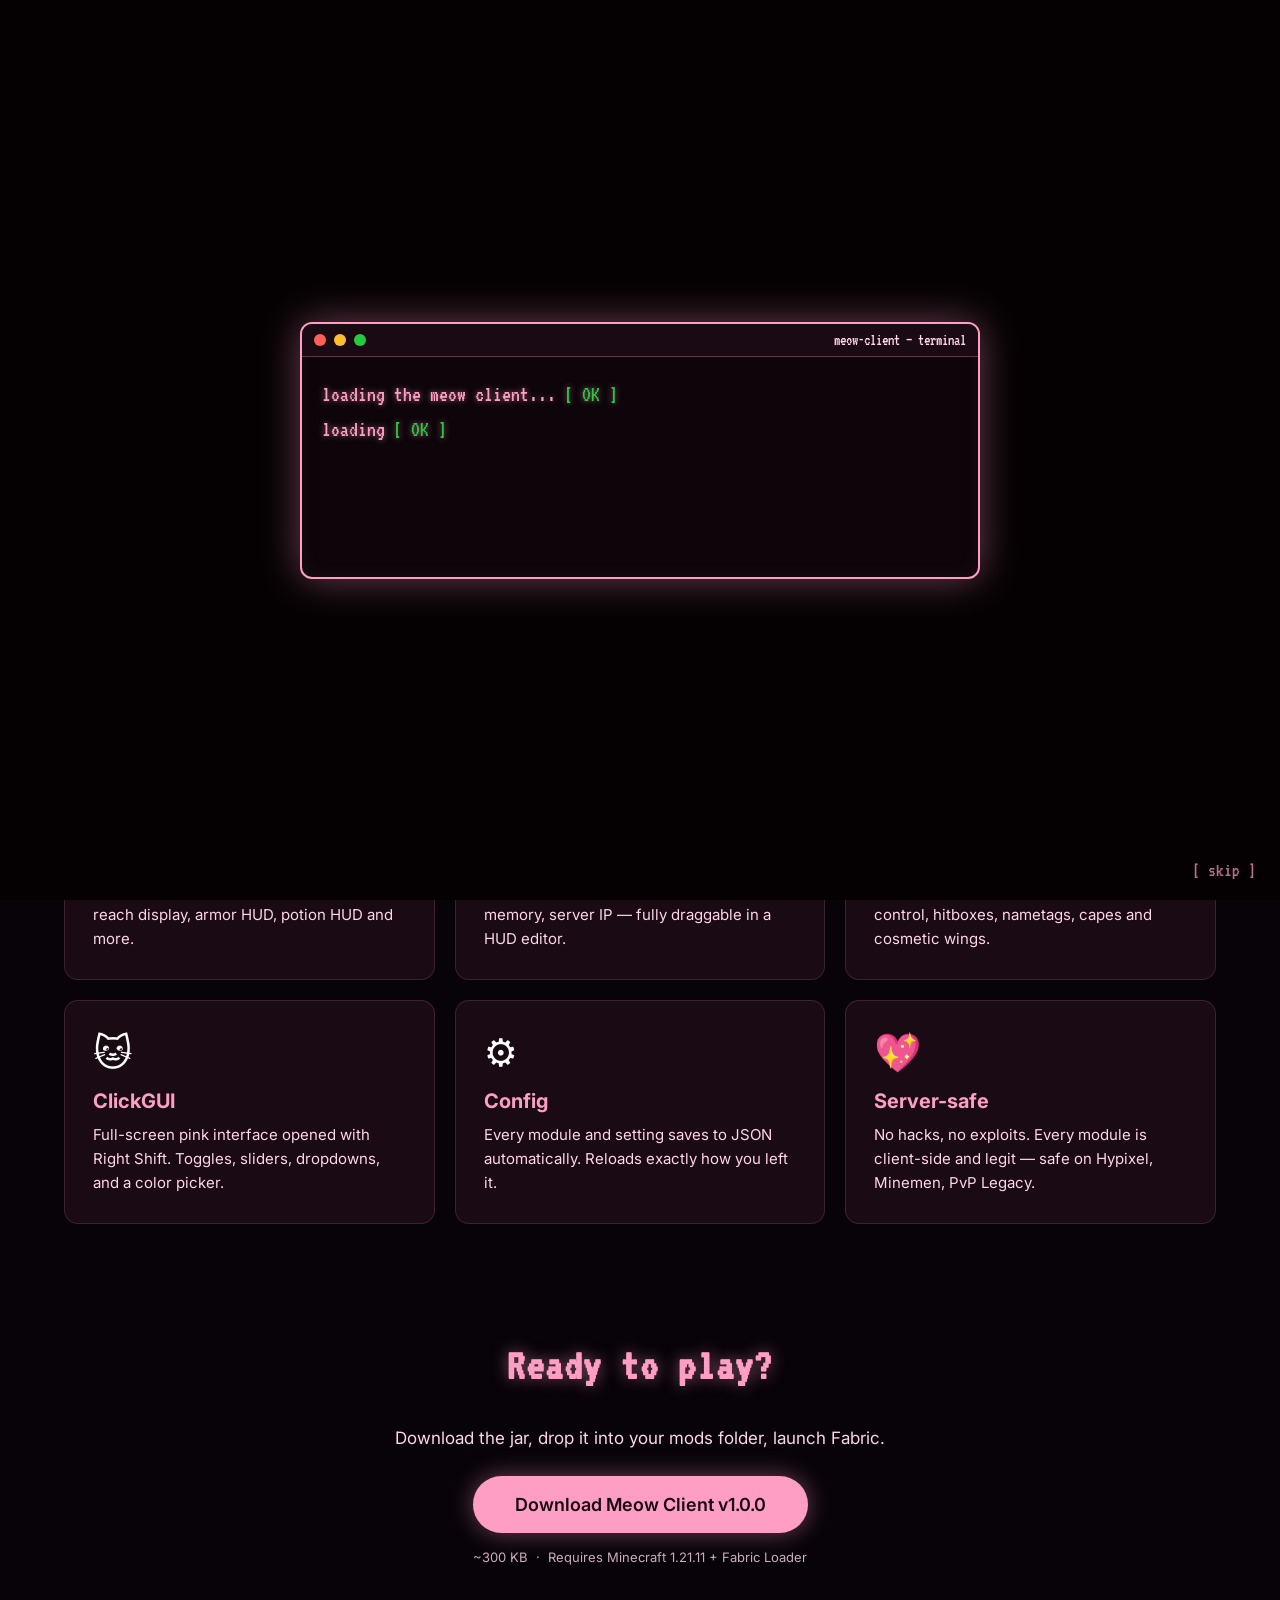
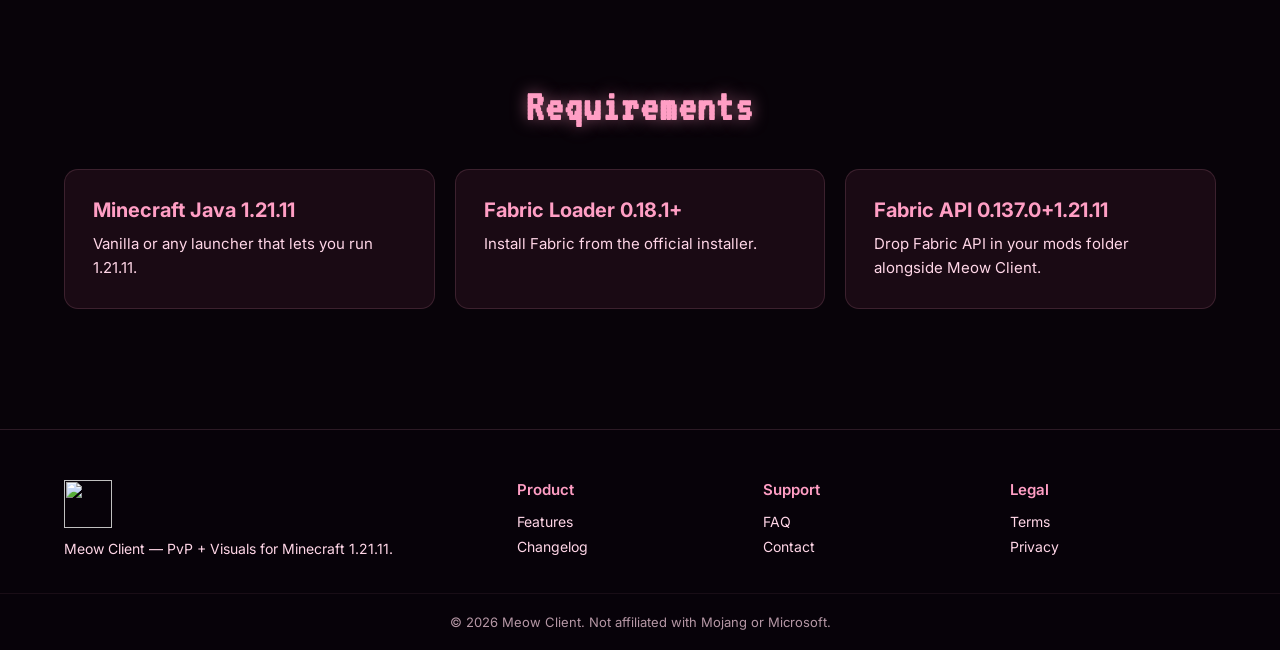
==== index.html @ 42c9c2bb "Add files via upload" ====
<!DOCTYPE html>
<html lang="en">
<head>
<meta charset="UTF-8">
<meta name="viewport" content="width=device-width, initial-scale=1.0">
<title>Meow Client — PvP + Visuals for Minecraft 1.21.11</title>
<link rel="icon" href="assets/favicon.svg">
<link rel="preconnect" href="https://fonts.googleapis.com">
<link rel="preconnect" href="https://fonts.gstatic.com" crossorigin>
<link href="https://fonts.googleapis.com/css2?family=VT323&family=Inter:wght@300;400;600;800&display=swap" rel="stylesheet">
<link rel="stylesheet" href="styles.css">
</head>
<body>

<div id="intro-overlay">
  <div class="terminal-window">
    <div class="terminal-header">
      <span class="dot red"></span>
      <span class="dot yellow"></span>
      <span class="dot green"></span>
      <span class="terminal-title">meow-client — terminal</span>
    </div>
    <div class="terminal-body" id="terminal-body"></div>
  </div>
  <a id="skip-intro" href="#">[ skip ]</a>
</div>

<canvas id="starfield"></canvas>

<nav class="nav">
  <div class="nav-inner">
    <a href="index.html" class="brand">
      <img src="assets/logo.svg" alt="Meow Client" class="brand-logo">
      <span class="brand-name">Meow Client</span>
    </a>
    <button class="nav-toggle" id="nav-toggle" aria-label="menu">☰</button>
    <ul class="nav-links" id="nav-links">
      <li><a href="index.html" class="active">Home</a></li>
      <li><a href="features.html">Features</a></li>
      <li><a href="faq.html">FAQ</a></li>
      <li><a href="changelog.html">Changelog</a></li>
      <li><a href="contact.html">Contact</a></li>
      <li><a href="downloads/meow-client-1.0.0.jar" class="btn btn-pink btn-nav" download>Download</a></li>
    </ul>
  </div>
</nav>

<header class="hero">
  <img src="assets/logo.svg" alt="" class="hero-logo">
  <h1 class="hero-title">Meow Client</h1>
  <p class="hero-sub">A lightweight PvP + Visuals client for Minecraft 1.21.11 (Fabric).</p>
  <div class="hero-buttons">
    <a href="downloads/meow-client-1.0.0.jar" class="btn btn-pink" download>Download Meow Client</a>
    <a href="https://github.com/echothebest/meow-website" class="btn btn-outline" target="_blank" rel="noopener">View on GitHub</a>
  </div>
  <div class="chip">v1.0.0 &nbsp;·&nbsp; 1.21.11 &nbsp;·&nbsp; Fabric</div>
</header>

<section class="section">
  <h2 class="section-title">What's inside</h2>
  <div class="grid grid-3">
    <a href="features.html" class="card">
      <div class="card-icon">⚔️</div>
      <h3>PvP</h3>
      <p>Keystrokes, CPS counter, combo tracker, reach display, armor HUD, potion HUD and more.</p>
    </a>
    <a href="features.html" class="card">
      <div class="card-icon">🖥️</div>
      <h3>HUD</h3>
      <p>FPS, coords, ping, biome, session timer, memory, server IP — fully draggable in a HUD editor.</p>
    </a>
    <a href="features.html" class="card">
      <div class="card-icon">✨</div>
      <h3>Visuals</h3>
      <p>Zoom, fullbright, custom sky, particles control, hitboxes, nametags, capes and cosmetic wings.</p>
    </a>
    <a href="features.html" class="card">
      <div class="card-icon">🐱</div>
      <h3>ClickGUI</h3>
      <p>Full-screen pink interface opened with Right Shift. Toggles, sliders, dropdowns, and a color picker.</p>
    </a>
    <a href="features.html" class="card">
      <div class="card-icon">⚙️</div>
      <h3>Config</h3>
      <p>Every module and setting saves to JSON automatically. Reloads exactly how you left it.</p>
    </a>
    <a href="features.html" class="card">
      <div class="card-icon">💖</div>
      <h3>Server-safe</h3>
      <p>No hacks, no exploits. Every module is client-side and legit — safe on Hypixel, Minemen, PvP Legacy.</p>
    </a>
  </div>
</section>

<section class="section download-section">
  <h2 class="section-title">Ready to play?</h2>
  <p class="download-sub">Download the jar, drop it into your mods folder, launch Fabric.</p>
  <a href="downloads/meow-client-1.0.0.jar" class="btn btn-pink btn-big" download>Download Meow Client v1.0.0</a>
  <p class="download-meta">~300 KB &nbsp;·&nbsp; Requires Minecraft 1.21.11 + Fabric Loader</p>
</section>

<section class="section">
  <h2 class="section-title">Requirements</h2>
  <div class="grid grid-3">
    <div class="card card-flat">
      <h3>Minecraft Java 1.21.11</h3>
      <p>Vanilla or any launcher that lets you run 1.21.11.</p>
    </div>
    <div class="card card-flat">
      <h3>Fabric Loader 0.18.1+</h3>
      <p>Install Fabric from the official installer.</p>
    </div>
    <div class="card card-flat">
      <h3>Fabric API 0.137.0+1.21.11</h3>
      <p>Drop Fabric API in your mods folder alongside Meow Client.</p>
    </div>
  </div>
</section>

<footer class="footer">
  <div class="footer-inner">
    <div class="footer-col">
      <img src="assets/logo.svg" alt="" class="footer-logo">
      <p class="footer-tag">Meow Client — PvP + Visuals for Minecraft 1.21.11.</p>
    </div>
    <div class="footer-col">
      <h4>Product</h4>
      <a href="features.html">Features</a>
      <a href="changelog.html">Changelog</a>
    </div>
    <div class="footer-col">
      <h4>Support</h4>
      <a href="faq.html">FAQ</a>
      <a href="contact.html">Contact</a>
    </div>
    <div class="footer-col">
      <h4>Legal</h4>
      <a href="terms.html">Terms</a>
      <a href="privacy.html">Privacy</a>
    </div>
  </div>
  <p class="footer-copy">© 2026 Meow Client. Not affiliated with Mojang or Microsoft.</p>
</footer>

<script src="script.js"></script>
</body>
</html>
---- styles.css ----
:root{
  --pink:#FF9EC4;
  --pink-hover:#FFB6D9;
  --pink-soft:#FFD6E7;
  --panel:#1A0A14;
  --panel-2:#2A1422;
  --panel-sel:#65334D;
  --bg:#080309;
  --text:#FFFFFF;
  --radius:14px;
}
*{box-sizing:border-box;margin:0;padding:0;}
html,body{background:var(--bg);color:var(--text);font-family:'Inter',system-ui,sans-serif;scroll-behavior:smooth;overflow-x:hidden;}
body{padding-top:70px;min-height:100vh;position:relative;}
a{color:var(--pink);text-decoration:none;transition:color .2s ease;}
a:hover{color:var(--pink-hover);}
::selection{background:var(--pink);color:var(--bg);}
::-webkit-scrollbar{width:10px;height:10px;}
::-webkit-scrollbar-track{background:#12060d;}
::-webkit-scrollbar-thumb{background:var(--pink);border-radius:10px;}
::-webkit-scrollbar-thumb:hover{background:var(--pink-hover);}

#starfield{position:fixed;inset:0;z-index:-1;pointer-events:none;}

#intro-overlay{
  position:fixed;inset:0;z-index:9999;background:#050103;
  display:flex;align-items:center;justify-content:center;
  font-family:'VT323',monospace;color:var(--pink);
  transition:opacity .4s ease;
}
#intro-overlay.hidden{opacity:0;pointer-events:none;}
.terminal-window{
  width:min(680px,90vw);background:#0d050a;
  border:2px solid var(--pink);border-radius:12px;
  box-shadow:0 0 40px rgba(255,158,196,.4),inset 0 0 20px rgba(255,158,196,.05);
  overflow:hidden;
}
.terminal-header{
  display:flex;align-items:center;gap:8px;
  padding:8px 12px;background:#1a0a14;border-bottom:1px solid rgba(255,158,196,.3);
}
.terminal-header .dot{width:12px;height:12px;border-radius:50%;}
.dot.red{background:#ff5f56;}
.dot.yellow{background:#ffbd2e;}
.dot.green{background:#27c93f;}
.terminal-title{margin-left:auto;font-size:16px;color:var(--pink-soft);}
.terminal-body{
  padding:20px;font-size:22px;line-height:1.6;
  min-height:220px;text-shadow:0 0 6px rgba(255,158,196,.6);
}
.terminal-body .line{white-space:pre;}
.terminal-body .ok{color:#27c93f;margin-left:8px;}
.terminal-body .cursor{display:inline-block;width:10px;background:var(--pink);animation:blink .8s steps(1) infinite;margin-left:2px;}
@keyframes blink{50%{opacity:0;}}
#skip-intro{position:fixed;bottom:20px;right:24px;color:var(--pink);font-family:'VT323',monospace;font-size:20px;opacity:.7;}
#skip-intro:hover{opacity:1;}

.nav{
  position:fixed;top:0;left:0;right:0;z-index:100;
  background:rgba(8,3,9,.75);backdrop-filter:blur(12px);
  border-bottom:1px solid rgba(255,158,196,.15);
}
.nav-inner{max-width:1200px;margin:0 auto;padding:14px 24px;display:flex;align-items:center;gap:24px;}
.brand{display:flex;align-items:center;gap:10px;color:var(--text);font-weight:800;}
.brand-logo{width:32px;height:32px;}
.brand-name{font-family:'VT323',monospace;font-size:26px;letter-spacing:1px;}
.nav-links{list-style:none;display:flex;align-items:center;gap:24px;margin-left:auto;}
.nav-links a{color:var(--pink-soft);font-size:14px;font-weight:500;}
.nav-links a:hover,.nav-links a.active{color:var(--pink);}
.nav-toggle{display:none;background:none;border:none;color:var(--pink);font-size:24px;cursor:pointer;}

.btn{
  display:inline-block;padding:12px 24px;border-radius:999px;
  font-weight:600;font-size:15px;cursor:pointer;border:none;
  transition:all .2s ease;text-align:center;
}
.btn-pink{
  background:var(--pink);color:#1a0a14;
  box-shadow:0 0 24px rgba(255,158,196,.4);
}
.btn-pink:hover{
  background:var(--pink-hover);color:#1a0a14;
  box-shadow:0 0 36px rgba(255,158,196,.7);
  transform:translateY(-1px);
}
.btn-outline{
  background:transparent;color:var(--pink);
  border:1px solid var(--pink);
}
.btn-outline:hover{background:rgba(255,158,196,.1);}
.btn-big{padding:18px 42px;font-size:18px;}
.btn-nav{padding:8px 18px;font-size:14px;}

.hero{
  max-width:900px;margin:0 auto;padding:80px 24px 60px;
  text-align:center;position:relative;
}
.hero-logo{
  width:140px;height:140px;margin-bottom:16px;
  animation:bob 3s ease-in-out infinite;
  filter:drop-shadow(0 0 30px rgba(255,158,196,.6));
}
@keyframes bob{0%,100%{transform:translateY(0);}50%{transform:translateY(-12px);}}
.hero-title{
  font-family:'VT323',monospace;font-size:80px;letter-spacing:2px;
  color:#fff;text-shadow:0 0 20px rgba(255,158,196,.8);
  margin-bottom:12px;line-height:1;
}
.hero-sub{color:var(--pink-soft);font-size:18px;margin-bottom:32px;}
.hero-buttons{display:flex;gap:14px;justify-content:center;flex-wrap:wrap;margin-bottom:22px;}
.chip{
  display:inline-block;padding:8px 18px;border-radius:999px;
  background:rgba(255,158,196,.1);border:1px solid rgba(255,158,196,.3);
  color:var(--pink-soft);font-size:13px;font-weight:500;
}

.section{max-width:1200px;margin:0 auto;padding:60px 24px;}
.section-title{
  font-family:'VT323',monospace;font-size:44px;text-align:center;
  color:var(--pink);text-shadow:0 0 16px rgba(255,158,196,.5);
  margin-bottom:40px;letter-spacing:1px;
}

.grid{display:grid;gap:20px;}
.grid-3{grid-template-columns:repeat(3,1fr);}
@media(max-width:900px){.grid-3{grid-template-columns:repeat(2,1fr);}}
@media(max-width:600px){.grid-3{grid-template-columns:1fr;}}

.card{
  display:block;background:var(--panel);border:1px solid rgba(255,158,196,.15);
  border-radius:var(--radius);padding:28px;color:var(--text);
  transition:all .25s ease;position:relative;overflow:hidden;
}
.card:hover{
  border-color:var(--pink);
  box-shadow:0 0 30px rgba(255,158,196,.35);
  transform:translateY(-3px);
}
.card-icon{font-size:38px;margin-bottom:14px;}
.card h3{font-size:20px;margin-bottom:10px;color:var(--pink);}
.card p{color:var(--pink-soft);font-size:15px;line-height:1.6;}
.card-flat{cursor:default;}

.download-section{text-align:center;}
.download-sub{color:var(--pink-soft);font-size:17px;margin-bottom:28px;}
.download-meta{color:var(--pink-soft);font-size:13px;margin-top:16px;opacity:.8;}

.footer{
  border-top:1px solid rgba(255,158,196,.15);
  background:rgba(8,3,9,.6);margin-top:60px;
}
.footer-inner{
  max-width:1200px;margin:0 auto;padding:50px 24px 30px;
  display:grid;grid-template-columns:2fr 1fr 1fr 1fr;gap:40px;
}
@media(max-width:800px){.footer-inner{grid-template-columns:1fr 1fr;}}
@media(max-width:500px){.footer-inner{grid-template-columns:1fr;}}
.footer-col h4{color:var(--pink);font-size:15px;margin-bottom:14px;font-weight:600;}
.footer-col a{display:block;color:var(--pink-soft);font-size:14px;margin-bottom:8px;}
.footer-logo{width:48px;height:48px;margin-bottom:10px;}
.footer-tag{color:var(--pink-soft);font-size:14px;line-height:1.6;}
.footer-copy{
  text-align:center;color:var(--pink-soft);font-size:13px;
  padding:20px;border-top:1px solid rgba(255,158,196,.1);opacity:.7;
}

@media(max-width:820px){
  .nav-toggle{display:block;}
  .nav-links{
    position:absolute;top:100%;left:0;right:0;
    background:rgba(8,3,9,.98);flex-direction:column;
    padding:20px;gap:16px;display:none;
  }
  .nav-links.open{display:flex;}
  .nav-inner{position:relative;}
  .hero-title{font-size:56px;}
  .hero-logo{width:100px;height:100px;}
}

.reveal{opacity:0;transform:translateY(20px);transition:all .6s ease;}
.reveal.visible{opacity:1;transform:translateY(0);}
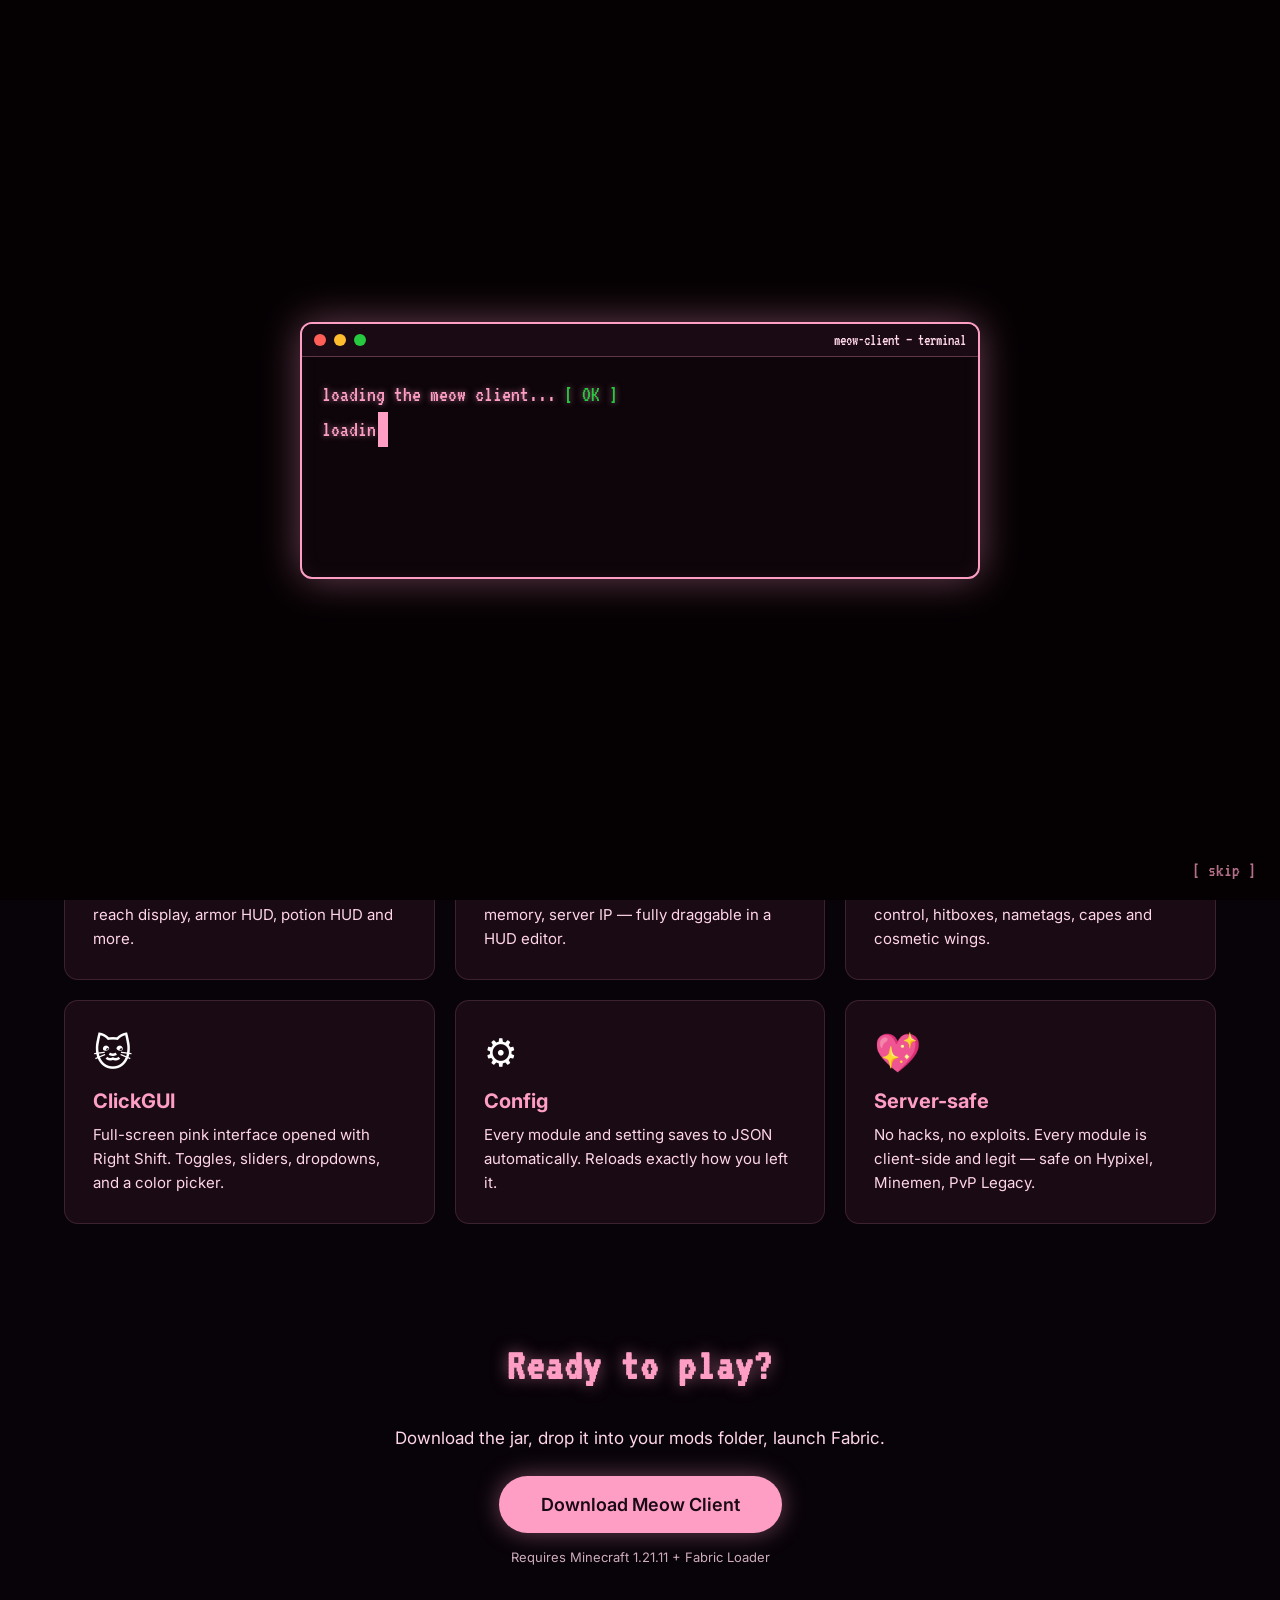
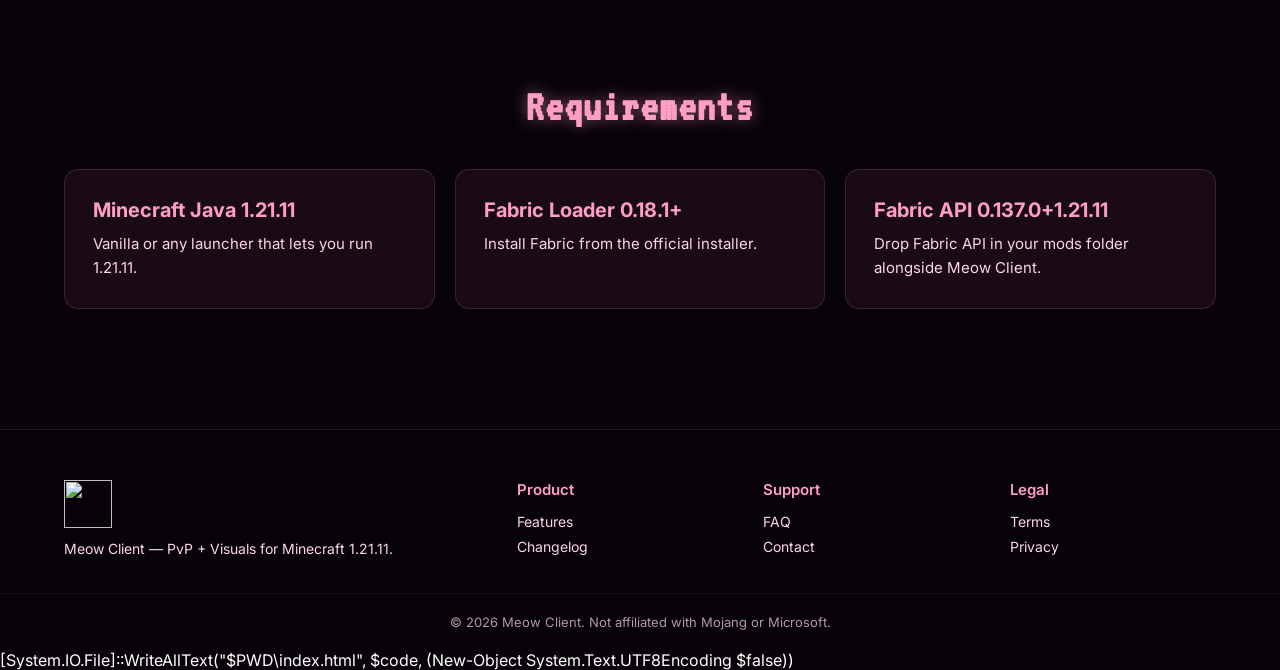
==== commit b6646109: "Update download links in index.html" ====
--- a/index.html
+++ b/index.html
@@ -40,7 +40,7 @@
       <li><a href="faq.html">FAQ</a></li>
       <li><a href="changelog.html">Changelog</a></li>
       <li><a href="contact.html">Contact</a></li>
-      <li><a href="downloads/meow-client-1.0.0.jar" class="btn btn-pink btn-nav" download>Download</a></li>
+      <li><a href="meow-client-first%20release!.jar" class="btn btn-pink btn-nav" download>Download</a></li>
     </ul>
   </div>
 </nav>
@@ -50,7 +50,7 @@
   <h1 class="hero-title">Meow Client</h1>
   <p class="hero-sub">A lightweight PvP + Visuals client for Minecraft 1.21.11 (Fabric).</p>
   <div class="hero-buttons">
-    <a href="downloads/meow-client-1.0.0.jar" class="btn btn-pink" download>Download Meow Client</a>
+    <a href="meow-client-first%20release!.jar" class="btn btn-pink" download>Download Meow Client</a>
     <a href="https://github.com/echothebest/meow-website" class="btn btn-outline" target="_blank" rel="noopener">View on GitHub</a>
   </div>
   <div class="chip">v1.0.0 &nbsp;·&nbsp; 1.21.11 &nbsp;·&nbsp; Fabric</div>
@@ -95,8 +95,8 @@
 <section class="section download-section">
   <h2 class="section-title">Ready to play?</h2>
   <p class="download-sub">Download the jar, drop it into your mods folder, launch Fabric.</p>
-  <a href="downloads/meow-client-1.0.0.jar" class="btn btn-pink btn-big" download>Download Meow Client v1.0.0</a>
-  <p class="download-meta">~300 KB &nbsp;·&nbsp; Requires Minecraft 1.21.11 + Fabric Loader</p>
+  <a href="meow-client-first%20release!.jar" class="btn btn-pink btn-big" download>Download Meow Client</a>
+  <p class="download-meta">Requires Minecraft 1.21.11 + Fabric Loader</p>
 </section>
 
 <section class="section">
@@ -144,4 +144,6 @@
 
 <script src="script.js"></script>
 </body>
-</html>+</html>
+
+[System.IO.File]::WriteAllText("$PWD\index.html", $code, (New-Object System.Text.UTF8Encoding $false))
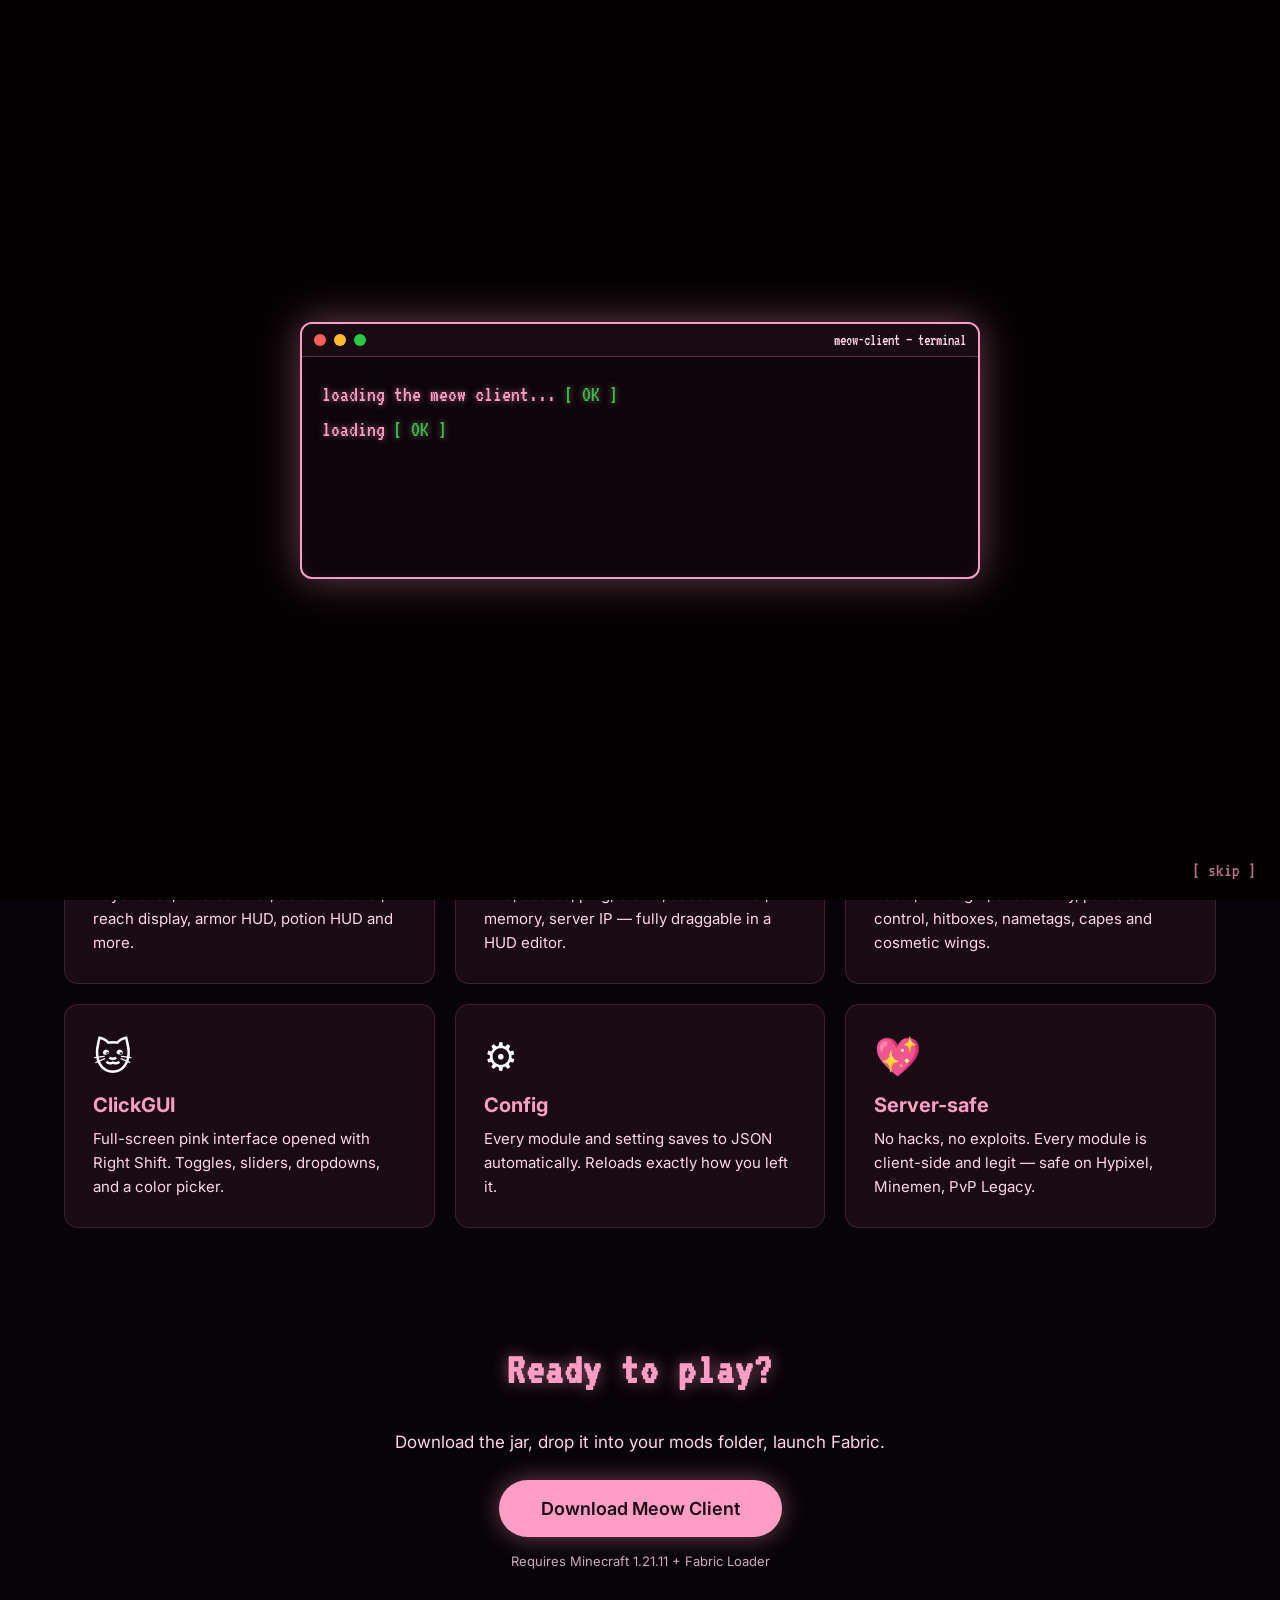
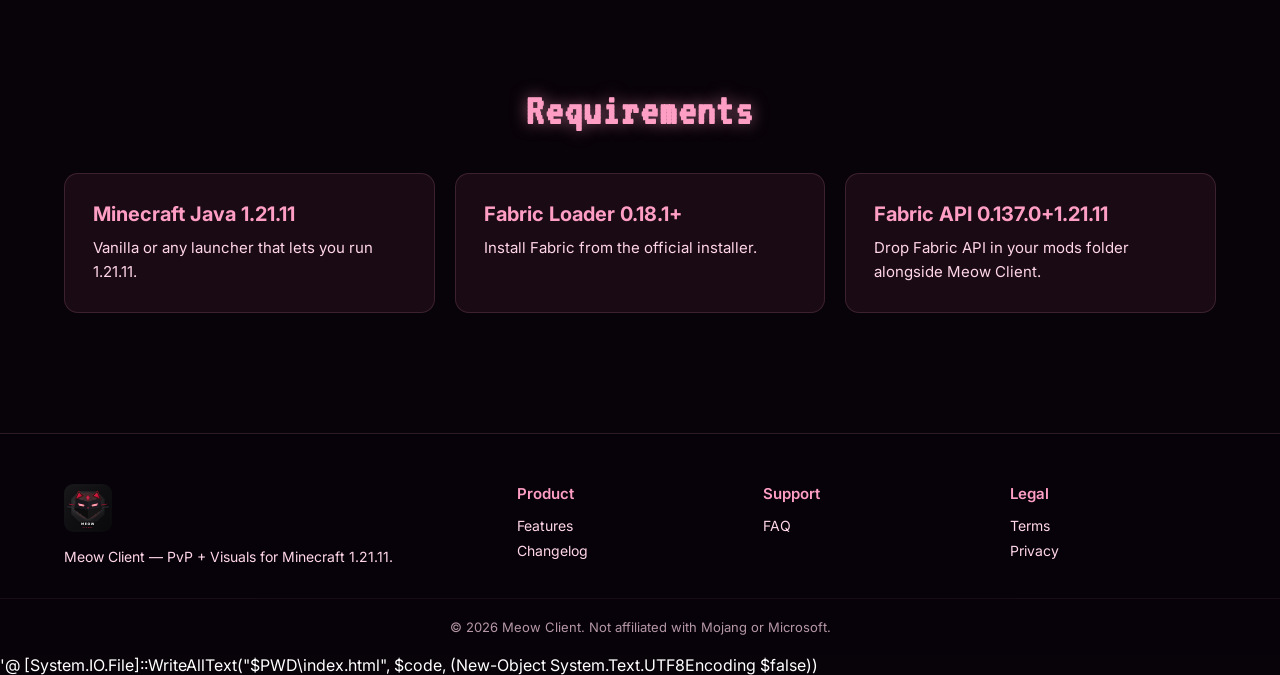
==== commit 14835c40: "Remove 'Contact' links from index.html Removed 'Contact' links from navigation and footer." ====
--- a/index.html
+++ b/index.html
@@ -39,7 +39,6 @@
       <li><a href="features.html">Features</a></li>
       <li><a href="faq.html">FAQ</a></li>
       <li><a href="changelog.html">Changelog</a></li>
-      <li><a href="contact.html">Contact</a></li>
       <li><a href="meow-client-first%20release!.jar" class="btn btn-pink btn-nav" download>Download</a></li>
     </ul>
   </div>
@@ -131,7 +130,6 @@
     <div class="footer-col">
       <h4>Support</h4>
       <a href="faq.html">FAQ</a>
-      <a href="contact.html">Contact</a>
     </div>
     <div class="footer-col">
       <h4>Legal</h4>
@@ -145,5 +143,6 @@
 <script src="script.js"></script>
 </body>
 </html>
+'@
 
 [System.IO.File]::WriteAllText("$PWD\index.html", $code, (New-Object System.Text.UTF8Encoding $false))
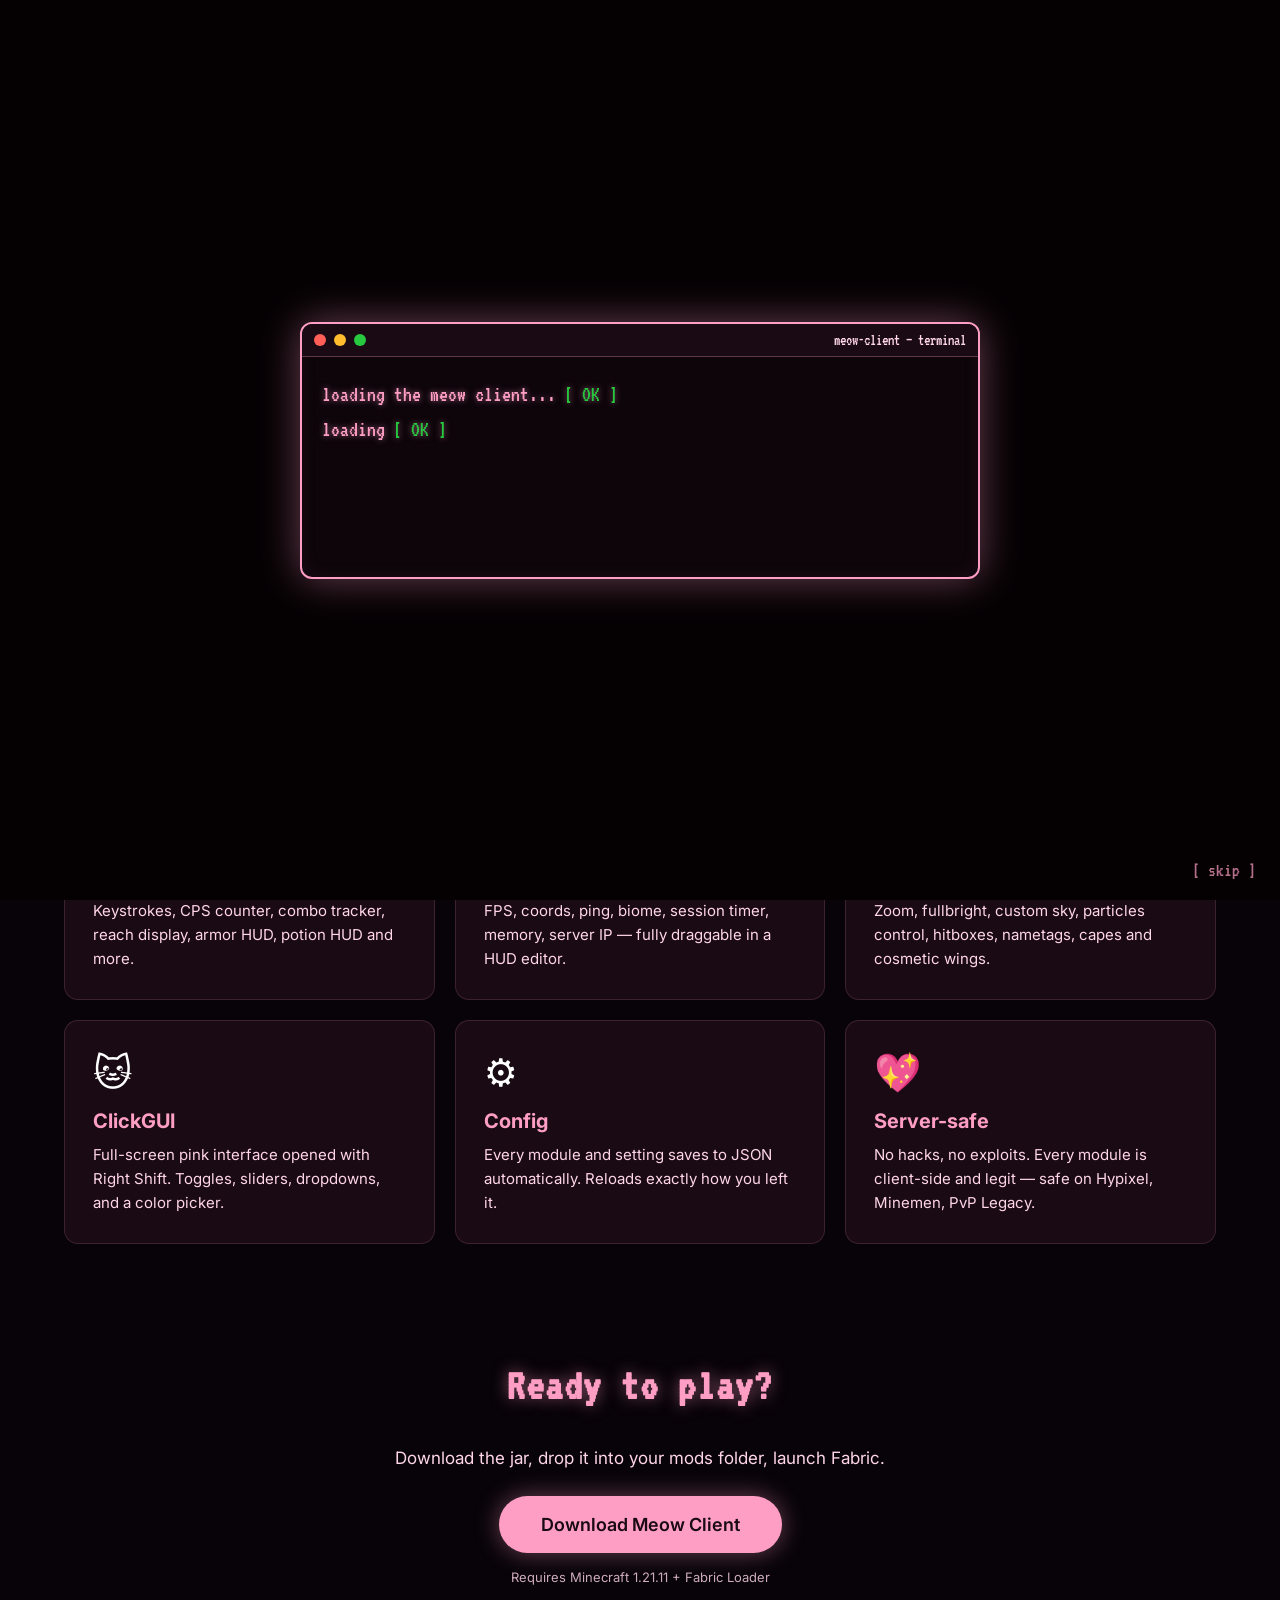
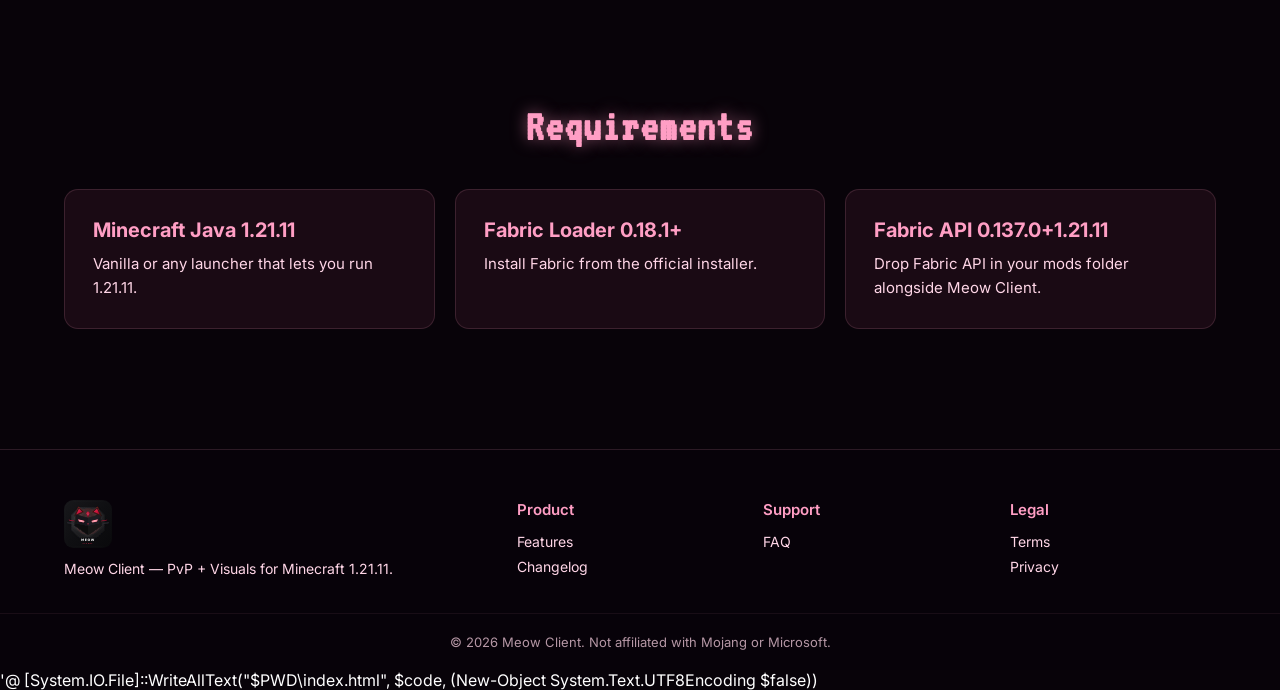
==== commit ff8ce336: "Update download links for Meow Client to version 1.0.0" ====
--- a/index.html
+++ b/index.html
@@ -1,3 +1,6 @@
+cd C:\Users\turkiandgabe\Desktop\meow-website
+
+$code = @'
 <!DOCTYPE html>
 <html lang="en">
 <head>
@@ -39,7 +42,7 @@
       <li><a href="features.html">Features</a></li>
       <li><a href="faq.html">FAQ</a></li>
       <li><a href="changelog.html">Changelog</a></li>
-      <li><a href="meow-client-first%20release!.jar" class="btn btn-pink btn-nav" download>Download</a></li>
+      <li><a href="meow-client-1.0.0.jar" class="btn btn-pink btn-nav" download>Download</a></li>
     </ul>
   </div>
 </nav>
@@ -49,7 +52,7 @@
   <h1 class="hero-title">Meow Client</h1>
   <p class="hero-sub">A lightweight PvP + Visuals client for Minecraft 1.21.11 (Fabric).</p>
   <div class="hero-buttons">
-    <a href="meow-client-first%20release!.jar" class="btn btn-pink" download>Download Meow Client</a>
+    <a href="meow-client-1.0.0.jar" class="btn btn-pink" download>Download Meow Client</a>
     <a href="https://github.com/echothebest/meow-website" class="btn btn-outline" target="_blank" rel="noopener">View on GitHub</a>
   </div>
   <div class="chip">v1.0.0 &nbsp;·&nbsp; 1.21.11 &nbsp;·&nbsp; Fabric</div>
@@ -94,7 +97,7 @@
 <section class="section download-section">
   <h2 class="section-title">Ready to play?</h2>
   <p class="download-sub">Download the jar, drop it into your mods folder, launch Fabric.</p>
-  <a href="meow-client-first%20release!.jar" class="btn btn-pink btn-big" download>Download Meow Client</a>
+  <a href="meow-client-1.0.0.jar" class="btn btn-pink btn-big" download>Download Meow Client</a>
   <p class="download-meta">Requires Minecraft 1.21.11 + Fabric Loader</p>
 </section>
 
--- a/styles.css
+++ b/styles.css
@@ -174,8 +174,32 @@
   .nav-links.open{display:flex;}
   .nav-inner{position:relative;}
   .hero-title{font-size:56px;}
-  .hero-logo{width:100px;height:100px;}
+  .hero-logo{width:100px;height:100px;}/* ===== LEGAL PAGES ===== */
+.legal{
+  max-width:820px;margin:0 auto;
+  background:var(--panel);border:1px solid rgba(255,158,196,.15);
+  border-radius:var(--radius);padding:48px;
+}
+.legal h2{
+  color:var(--pink);font-family:'VT323',monospace;font-size:28px;
+  margin:32px 0 12px;letter-spacing:.5px;
+}
+.legal h2:first-child{margin-top:0;}
+.legal p{color:var(--pink-soft);font-size:15px;line-height:1.8;margin-bottom:14px;}
+.legal ul{list-style:none;padding:0;margin:8px 0 18px;}
+.legal li{
+  color:var(--pink-soft);font-size:15px;line-height:1.7;
+  padding:6px 0 6px 22px;position:relative;
+}
+.legal li::before{content:'▸';position:absolute;left:0;color:var(--pink);}
+.legal strong{color:var(--pink);font-weight:600;}
+.legal code{
+  background:rgba(255,158,196,.1);color:var(--pink);
+  padding:2px 8px;border-radius:6px;font-size:13px;
+  font-family:'JetBrains Mono','Courier New',monospace;
+}
+@media(max-width:600px){.legal{padding:28px;}.legal h2{font-size:24px;}}
 }
 
 .reveal{opacity:0;transform:translateY(20px);transition:all .6s ease;}
-.reveal.visible{opacity:1;transform:translateY(0);}+.reveal.visible{opacity:1;transform:translateY(0);}
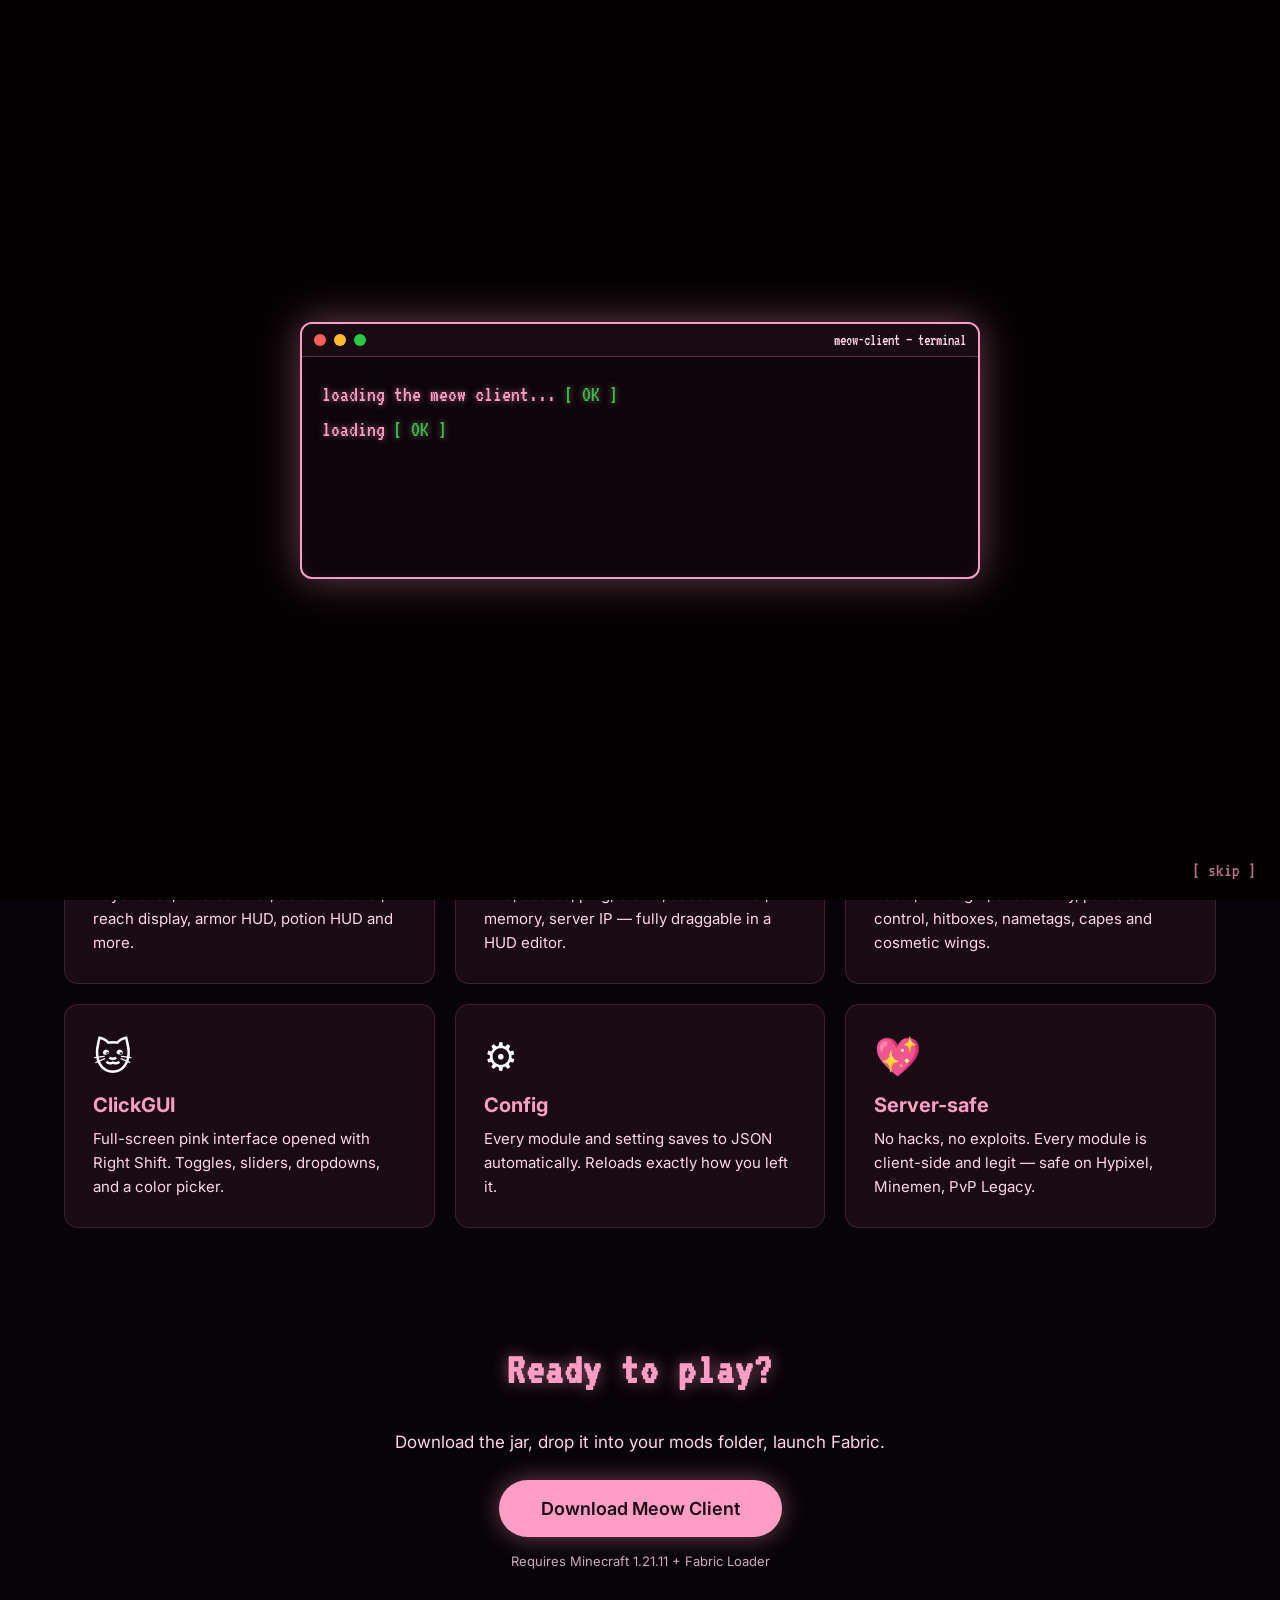
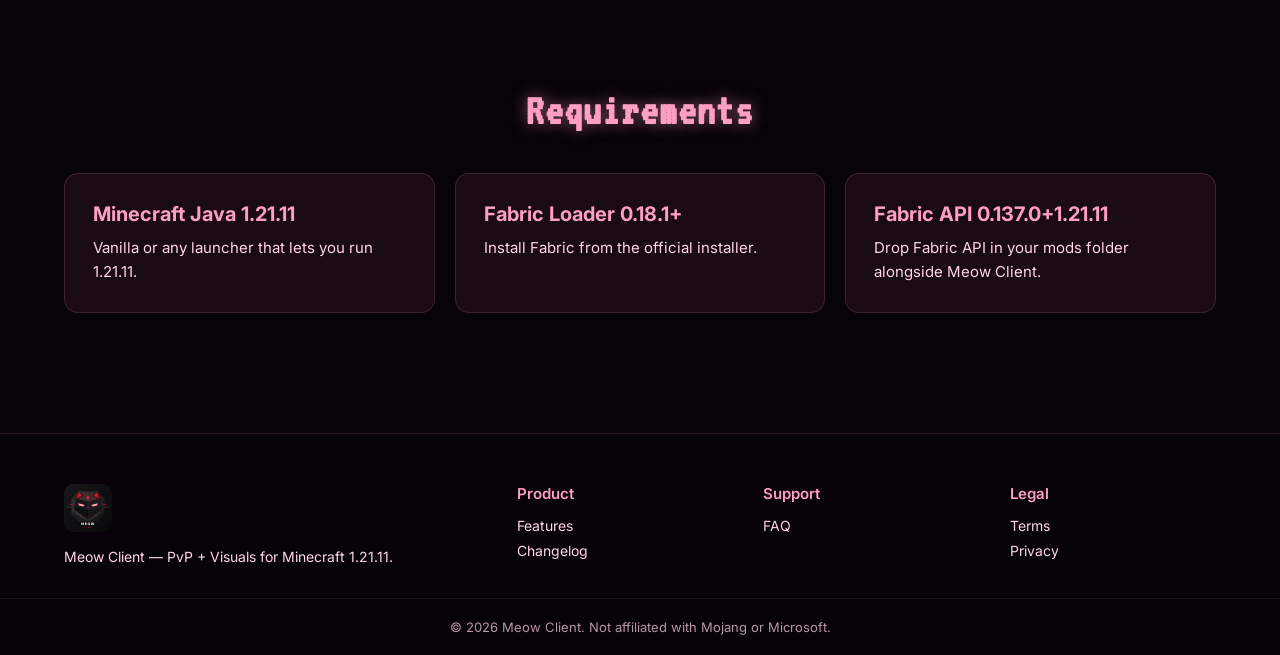
==== commit 290eacb3: "Update download links for Meow Client" ====
--- a/index.html
+++ b/index.html
@@ -1,6 +1,3 @@
-cd C:\Users\turkiandgabe\Desktop\meow-website
-
-$code = @'
 <!DOCTYPE html>
 <html lang="en">
 <head>
@@ -42,7 +39,7 @@
       <li><a href="features.html">Features</a></li>
       <li><a href="faq.html">FAQ</a></li>
       <li><a href="changelog.html">Changelog</a></li>
-      <li><a href="meow-client-1.0.0.jar" class="btn btn-pink btn-nav" download>Download</a></li>
+      <li><a href="https://github.com/echothebest/meow-website/releases/download/untagged-338cf8a7bff4ed38c516/meow-client-first.release.jar" class="btn btn-pink btn-nav" download>Download</a></li>
     </ul>
   </div>
 </nav>
@@ -52,7 +49,7 @@
   <h1 class="hero-title">Meow Client</h1>
   <p class="hero-sub">A lightweight PvP + Visuals client for Minecraft 1.21.11 (Fabric).</p>
   <div class="hero-buttons">
-    <a href="meow-client-1.0.0.jar" class="btn btn-pink" download>Download Meow Client</a>
+    <a href="https://github.com/echothebest/meow-website/releases/download/untagged-338cf8a7bff4ed38c516/meow-client-first.release.jar" class="btn btn-pink" download>Download Meow Client</a>
     <a href="https://github.com/echothebest/meow-website" class="btn btn-outline" target="_blank" rel="noopener">View on GitHub</a>
   </div>
   <div class="chip">v1.0.0 &nbsp;·&nbsp; 1.21.11 &nbsp;·&nbsp; Fabric</div>
@@ -97,7 +94,7 @@
 <section class="section download-section">
   <h2 class="section-title">Ready to play?</h2>
   <p class="download-sub">Download the jar, drop it into your mods folder, launch Fabric.</p>
-  <a href="meow-client-1.0.0.jar" class="btn btn-pink btn-big" download>Download Meow Client</a>
+  <a href="https://github.com/echothebest/meow-website/releases/download/untagged-338cf8a7bff4ed38c516/meow-client-first.release.jar" class="btn btn-pink btn-big" download>Download Meow Client</a>
   <p class="download-meta">Requires Minecraft 1.21.11 + Fabric Loader</p>
 </section>
 
@@ -146,6 +143,3 @@
 <script src="script.js"></script>
 </body>
 </html>
-'@
-
-[System.IO.File]::WriteAllText("$PWD\index.html", $code, (New-Object System.Text.UTF8Encoding $false))
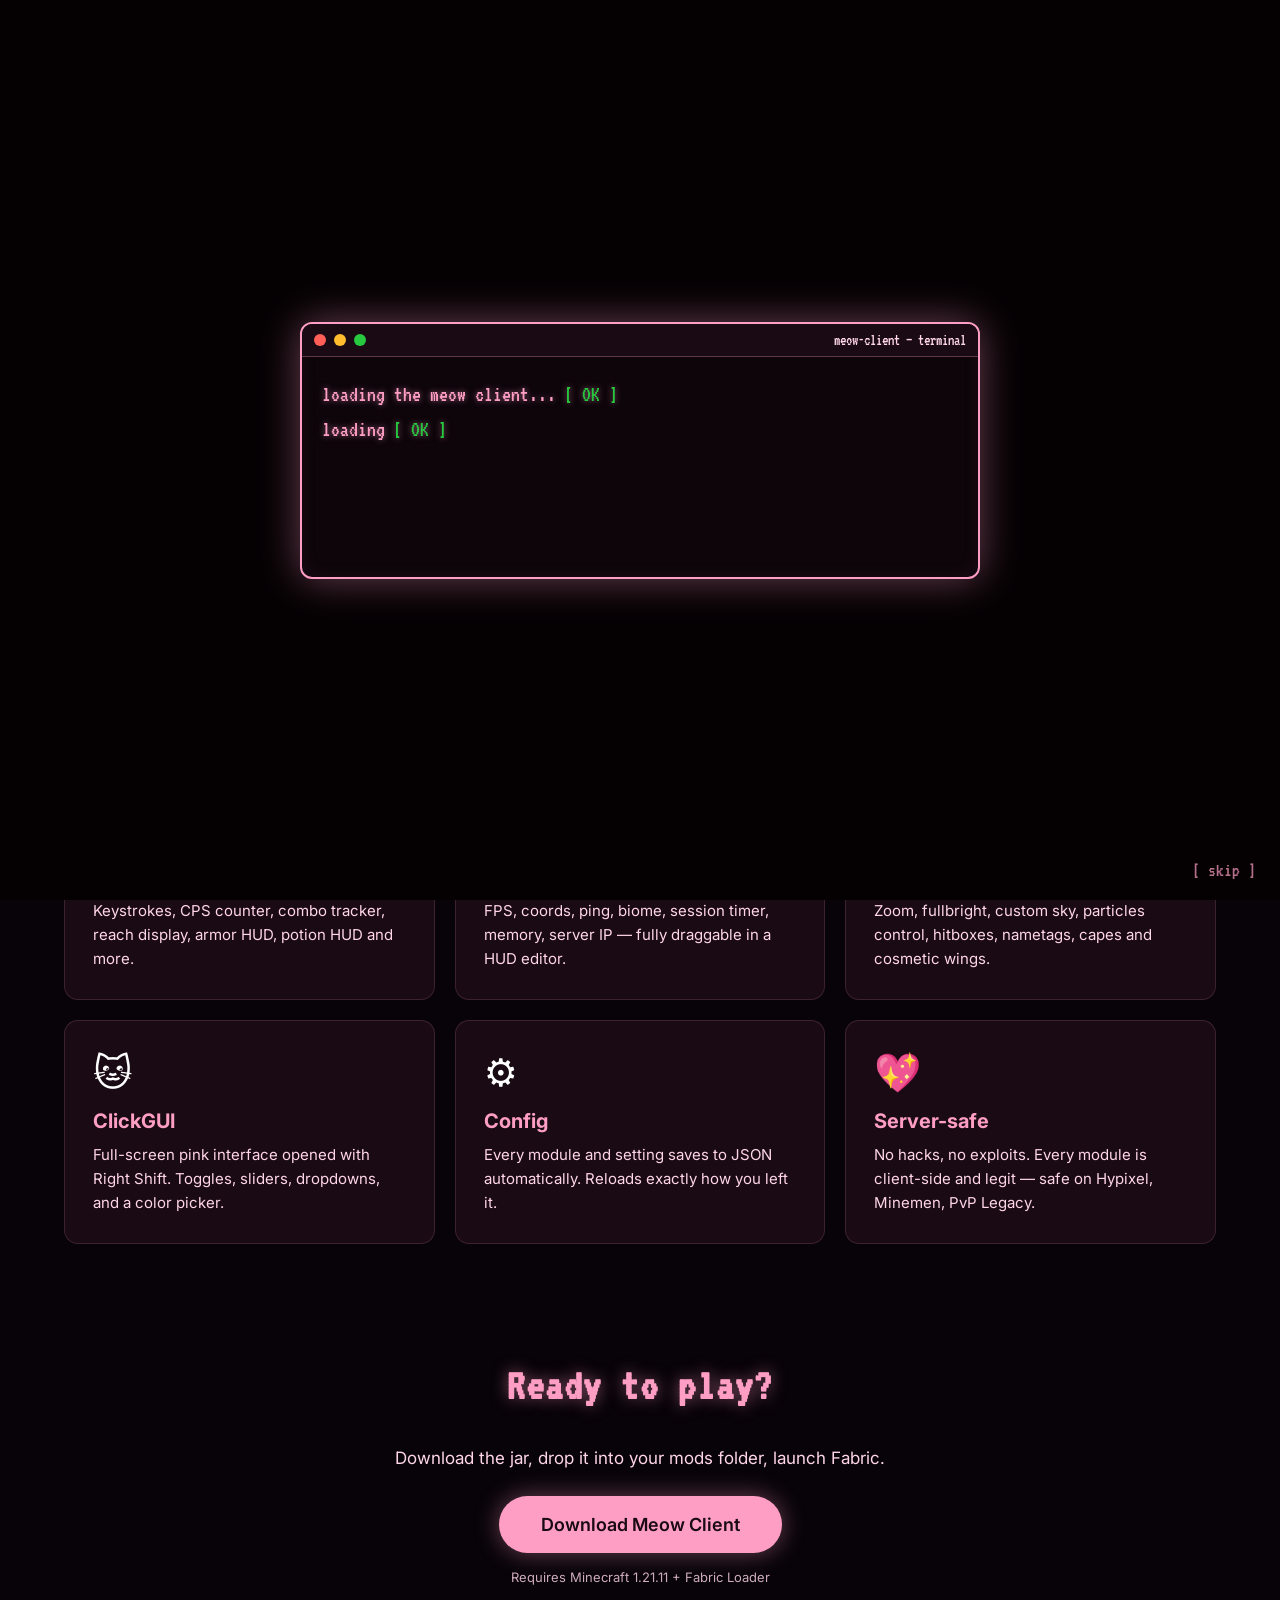
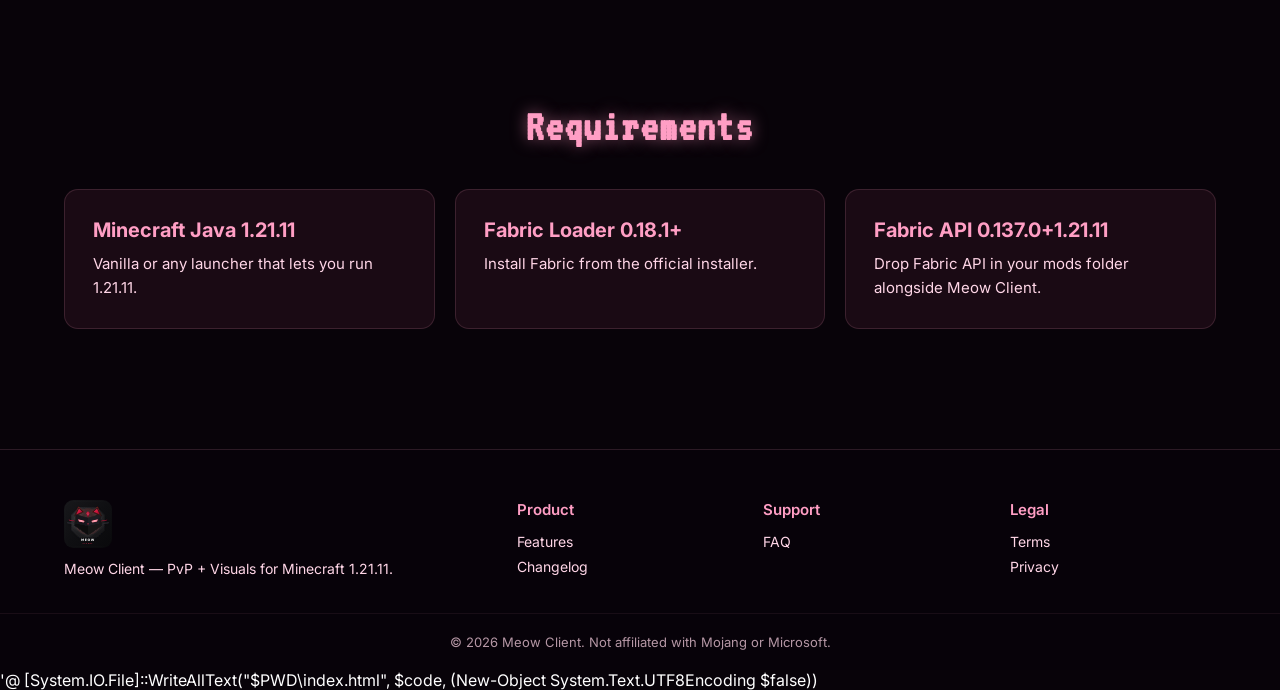
==== commit c256ae83: "Update index.html" ====
--- a/index.html
+++ b/index.html
@@ -1,3 +1,4 @@
+$code = @'
 <!DOCTYPE html>
 <html lang="en">
 <head>
@@ -143,3 +144,6 @@
 <script src="script.js"></script>
 </body>
 </html>
+'@
+
+[System.IO.File]::WriteAllText("$PWD\index.html", $code, (New-Object System.Text.UTF8Encoding $false))
